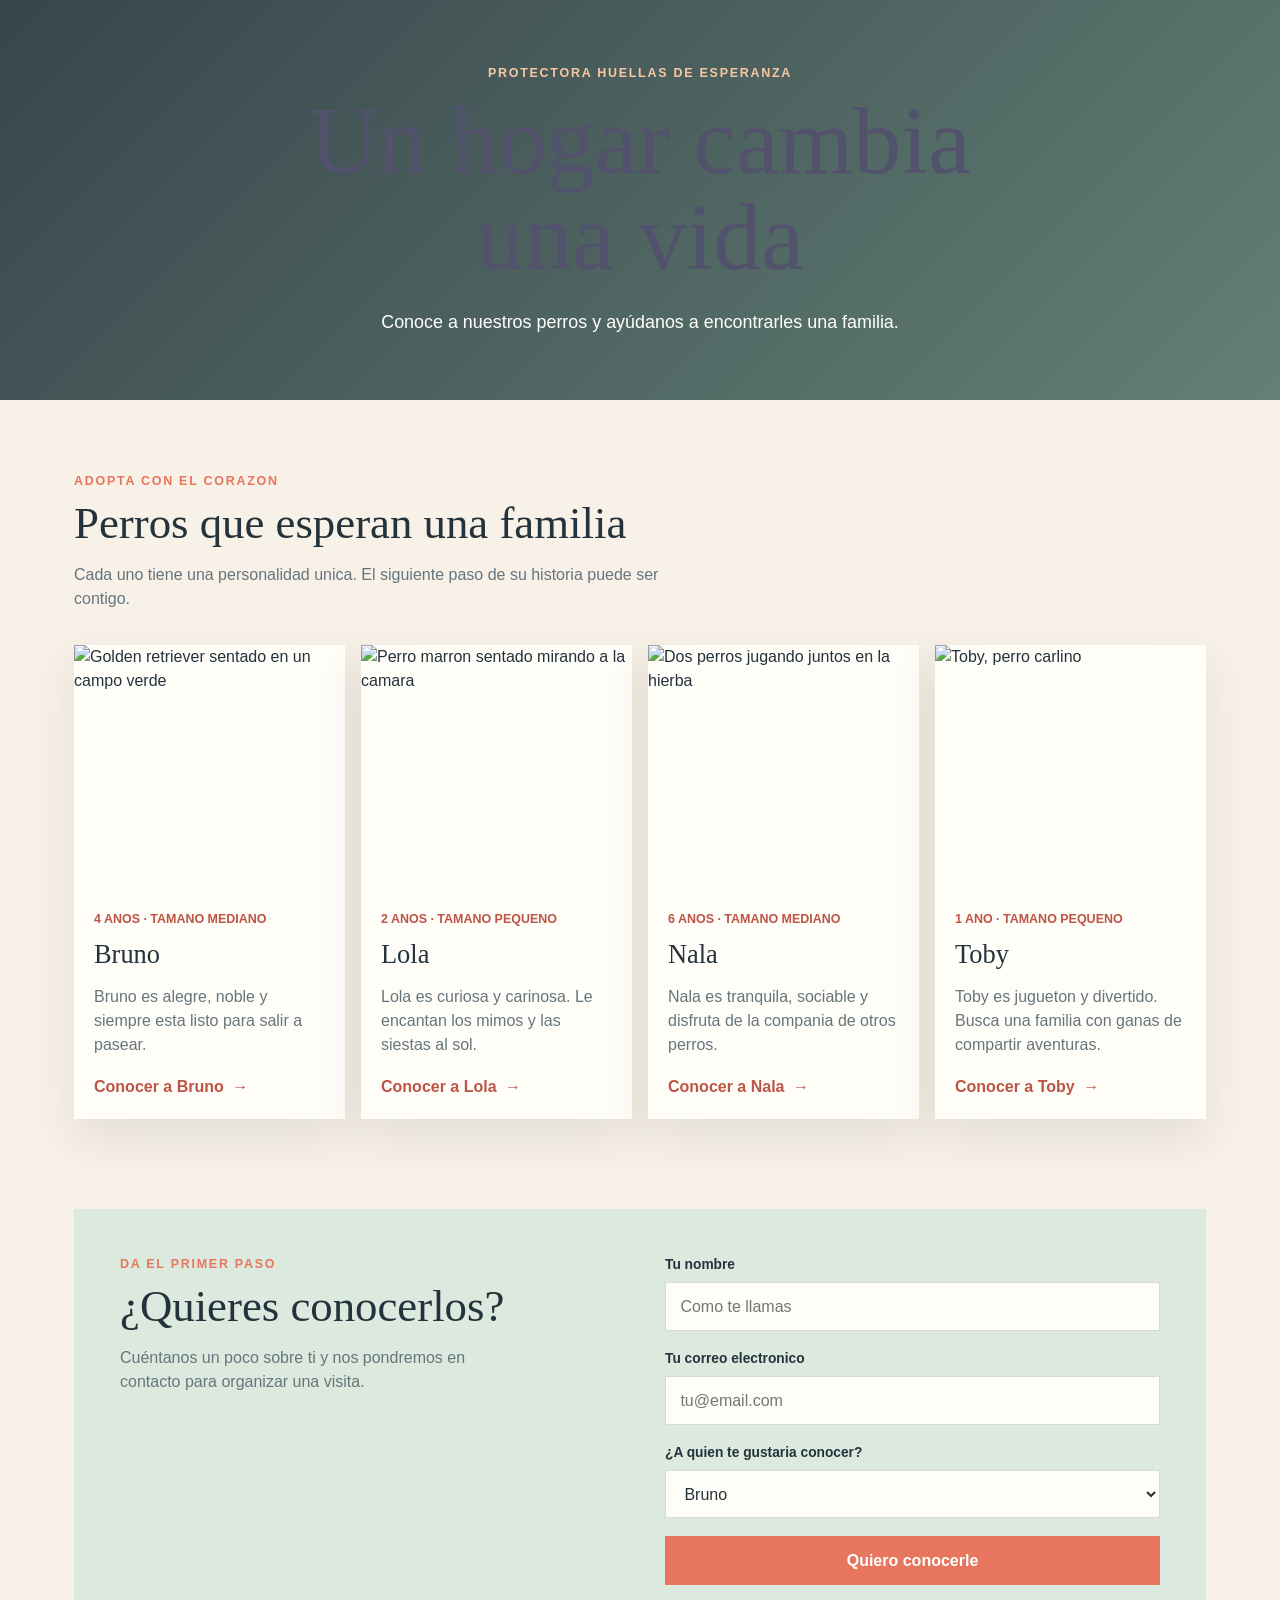
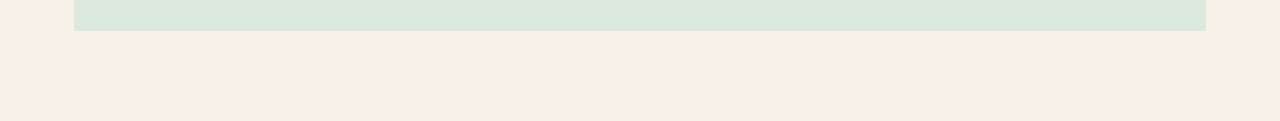
==== uf1843/index.html @ 4dc91733 "terminado" ====
<!DOCTYPE html>
<html lang="es">

<head>
    <meta charset="UTF-8">
    <meta name="viewport" content="width=device-width, initial-scale=1.0">
    <title>Club de adopción de perros</title>
    <link rel="stylesheet" href="./styles.css">
</head>

<body>
    <header class="shelter-header">
        <p class="shelter-header__eyebrow">Protectora Huellas de Esperanza</p>
        <h1 class="shelter-header__title">Un hogar cambia una vida</h1>
        <p class="shelter-header__intro">Conoce a nuestros perros y ayúdanos a encontrarles una familia.</p>
    </header>

    <main>
        <section class="shelter-dogs" aria-labelledby="dogs-title">
            <p class="shelter-dogs__eyebrow">Adopta con el corazon</p>
            <h2 class="shelter-dogs__title" id="dogs-title">Perros que esperan una familia</h2>
            <p class="shelter-dogs__intro">Cada uno tiene una personalidad unica. El siguiente paso de su historia puede ser contigo.</p>

            <div class="shelter-dogs__list">
                <article class="dog-card">
                    <img class="dog-card__image" src="https://images.unsplash.com/photo-1552053831-71594a27632d?auto=format&fit=crop&w=800&q=85" alt="Golden retriever sentado en un campo verde">
                    <div class="dog-card__body">
                        <p class="dog-card__details">4 anos · Tamano mediano</p>
                        <h3 class="dog-card__name">Bruno</h3>
                        <p class="dog-card__description">Bruno es alegre, noble y siempre esta listo para salir a pasear.</p>
                        <a class="dog-card__link" href="#contacto">Conocer a Bruno <span aria-hidden="true">→</span></a>
                    </div>
                </article>

                <article class="dog-card">
                    <img class="dog-card__image" src="https://images.unsplash.com/photo-1587300003388-59208cc962cb?auto=format&fit=crop&w=800&q=85" alt="Perro marron sentado mirando a la camara">
                    <div class="dog-card__body">
                        <p class="dog-card__details">2 anos · Tamano pequeno</p>
                        <h3 class="dog-card__name">Lola</h3>
                        <p class="dog-card__description">Lola es curiosa y carinosa. Le encantan los mimos y las siestas al sol.</p>
                        <a class="dog-card__link" href="#contacto">Conocer a Lola <span aria-hidden="true">→</span></a>
                    </div>
                </article>

                <article class="dog-card">
                    <img class="dog-card__image" src="https://images.unsplash.com/photo-1548199973-03cce0bbc87b?auto=format&fit=crop&w=800&q=85" alt="Dos perros jugando juntos en la hierba">
                    <div class="dog-card__body">
                        <p class="dog-card__details">6 anos · Tamano mediano</p>
                        <h3 class="dog-card__name">Nala</h3>
                        <p class="dog-card__description">Nala es tranquila, sociable y disfruta de la compania de otros perros.</p>
                        <a class="dog-card__link" href="#contacto">Conocer a Nala <span aria-hidden="true">→</span></a>
                    </div>
                </article>

                <article class="dog-card">
                    <img class="dog-card__image" src="https://images.unsplash.com/photo-1517849845537-4d257902454a?auto=format&fit=crop&w=800&q=85" 
                        alt="Toby, perro carlino">
                    <div class="dog-card__body">
                        <p class="dog-card__details">1 ano · Tamano pequeno</p>
                        <h3 class="dog-card__name">Toby</h3>
                        <p class="dog-card__description">Toby es jugueton y divertido. Busca una familia con ganas de compartir aventuras.</p>
                        <a class="dog-card__link" href="#contacto">Conocer a Toby <span aria-hidden="true">→</span></a>
                    </div>
                </article>
            </div>
        </section>

        <section class="shelter-contact" id="contacto" aria-labelledby="contact-title">
            <div class="shelter-contact__copy">
                <p class="shelter-contact__eyebrow">Da el primer paso</p>
                <h2 class="shelter-contact__title" id="contact-title">¿Quieres conocerlos?</h2>
                <p>Cuéntanos un poco sobre ti y nos pondremos en contacto para organizar una visita.</p>
            </div>

            <form class="shelter-contact__form">
                <div class="shelter-contact__field">
                    <label for="name">Tu nombre</label>
                    <input type="text" id="name" name="name" placeholder="Como te llamas" required>
                </div>

                <div class="shelter-contact__field">
                    <label>Tu correo electronico</label>
                    <input type="email" id="email" name="email" placeholder="tu@email.com" required>
                </div>

                <div class="shelter-contact__field">
                    <label for="dog-choice">¿A quien te gustaria conocer?</label>
                    <select id="dog-choice" name="dog-choice">
                        <option value="bruno">Bruno</option>
                        <option value="lola">Lola</option>
                        <option value="nala">Nala</option>
                        <option value="toby">Toby</option>
                    </select>
                </div>

                <button class="shelter-contact__button" type="submit">Quiero conocerle</button>
            </form>
        </section>
    </main>
</body>

</html>
---- uf1843/styles.css ----
:root {
    --color-ink: #24323b;
    --color-muted: #66757c;
    --color-paper: #fffdf8;
    --color-cream: #f8f1e7;
    --color-coral: #e8755d;
    --color-coral-dark: #bc5546;
    --color-sage: #dce9df;
    --shadow-soft: 0 18px 45px rgb(36 50 59 / 10%);
}

* {
    box-sizing: border-box;
}

html {
    font-size: 16px;
    scroll-behavior: smooth;
}

body {
    margin: 0;
    font-family: "Trebuchet MS", sans-serif;
    background: var(--color-cream);
    color: var(--color-ink);
    font-size: 16px;
    line-height: 1.5;
}

.shelter-header {
    min-height: 390px;
    padding: 64px 20px;
    color: #ffffff;
    text-align: center;
    background: linear-gradient(135deg, rgb(36 50 59 / 90%), rgb(65 104 91 / 82%)),
        url("https://images.unsplash.com/photo-1558929996-da64ba858215?auto=format&fit=crop&w=1800&q=85") center / cover;
}

.shelter-header__eyebrow,
.shelter-dogs__eyebrow,
.shelter-contact__eyebrow {
    margin: 0 0 10px;
    color: var(--color-coral);
    font-size: 0.78rem;
    font-weight: 700;
    letter-spacing: 0.14em;
    text-transform: uppercase;
}

.shelter-header__eyebrow {
    color: #f7c8a2;
}

.shelter-header__title {
    max-width: 720px;
    margin: 0 auto;
    font-family: Georgia, serif;
    font-size: 4rem;
    font-weight: 400;
    line-height: 1;
    color: rgb(82, 82, 109);
}

.shelter-header__intro {
    max-width: 570px;
    margin: 24px auto 0;
    font-size: 1.12rem;
}

main {
    max-width: 1180px;
    margin: 0 auto;
    padding: 72px 24px 90px;
}

.shelter-dogs__title,
.shelter-contact__title {
    margin: 0;
    font-family: Georgia, serif;
    font-size: 2.8rem;
    font-weight: 400;
    line-height: 1.05;
}

.shelter-dogs__intro {
    max-width: 610px;
    margin: 16px 0 34px;
    color: var(--color-muted);
}

.shelter-dogs__list {
    /* Apartado 4*/
    display: flex;
    flex-wrap: wrap;
    gap: 1rem;
}

.dog-card {
    width: 100%;
    overflow: hidden;
    background: var(--color-paper);
    box-shadow: var(--shadow-soft);
}

.dog-card__image {
    display: block;
    width: 100%;
    height: 245px;
    object-fit: cover;
}

.dog-card__body {
    padding: 20px;
}

.dog-card__details {
    margin: 0 0 6px;
    color: var(--color-coral-dark);
    font-size: 0.78rem;
    font-weight: 700;
    text-transform: uppercase;
}

.dog-card__name {
    margin: 0;
    font-family: Georgia, serif;
    font-size: 1.65rem;
    font-weight: 400;
}

.dog-card__description {
    min-height: 72px;
    margin: 10px 0 18px;
    color: var(--color-muted);
}

.dog-card__link {
    color: var(--color-coral-dark);
    font-weight: 700;
    text-decoration: none;
}

.dog-card__link span {
    display: inline-block;
    margin-left: 4px;
    transition: transform 0.2s ease;
}

.dog-card__link:hover span {
    transform: translateX(4px);
}

.shelter-contact {
    display: flex;
    flex-direction: column;
    gap: 50px;
    margin-top: 90px;
    padding: 46px;
    background: var(--color-sage);
}

.shelter-contact__copy > p:last-child {
    max-width: 360px;
    margin-bottom: 0;
    color: var(--color-muted);
}

.shelter-contact__form {
    display: flex;
    flex-direction: column;
    gap: 18px;
}

.shelter-contact__field {
    display: flex;
    flex-direction: column;
    gap: 7px;
}

.shelter-contact__field label {
    font-size: 0.86rem;
    font-weight: 700;
}

.shelter-contact__field input,
.shelter-contact__field select,
.shelter-contact__button {
    min-height: 48px;
    padding: 0.7rem 0.9rem;
    border: 1px solid transparent;
    font: inherit;
}

.shelter-contact__field input,
.shelter-contact__field select {
    border-color: rgb(36 50 59 / 18%);
    background: var(--color-paper);
    color: var(--color-ink);
}

.shelter-contact__button {
    background: var(--color-coral);
    color: #fff;
    font-weight: 700;
    cursor: pointer;
    transition: background-color 0.2s ease, transform 0.2s ease;
}

.shelter-contact__button:hover,
.shelter-contact__button:focus {
    background: var(--color-coral-dark);
    transform: translateY(-2px);
}

@media (min-width: 768px) {
    .shelter-header__title {
        font-size: 6rem;
    }

    .shelter-dogs__title,
    .shelter-contact__title {
        font-size: 2.8rem;
    }

    .dog-card {
        flex: 1 1 calc(25% - 14px);
        min-width: 0;
    }

    .shelter-contact {
        flex-direction: row;
        align-items: flex-start;
    }

    .shelter-contact__copy,
    .shelter-contact__form {
        flex: 1;
    }

    .dog-card {
        transition: transform 0.2s ease, box-shadow 0.2s ease;
    }

    .dog-card:hover {
        box-shadow: 0 24px 50px rgb(36 50 59 / 16%);
        transform: translateY(-5px);
    }
}
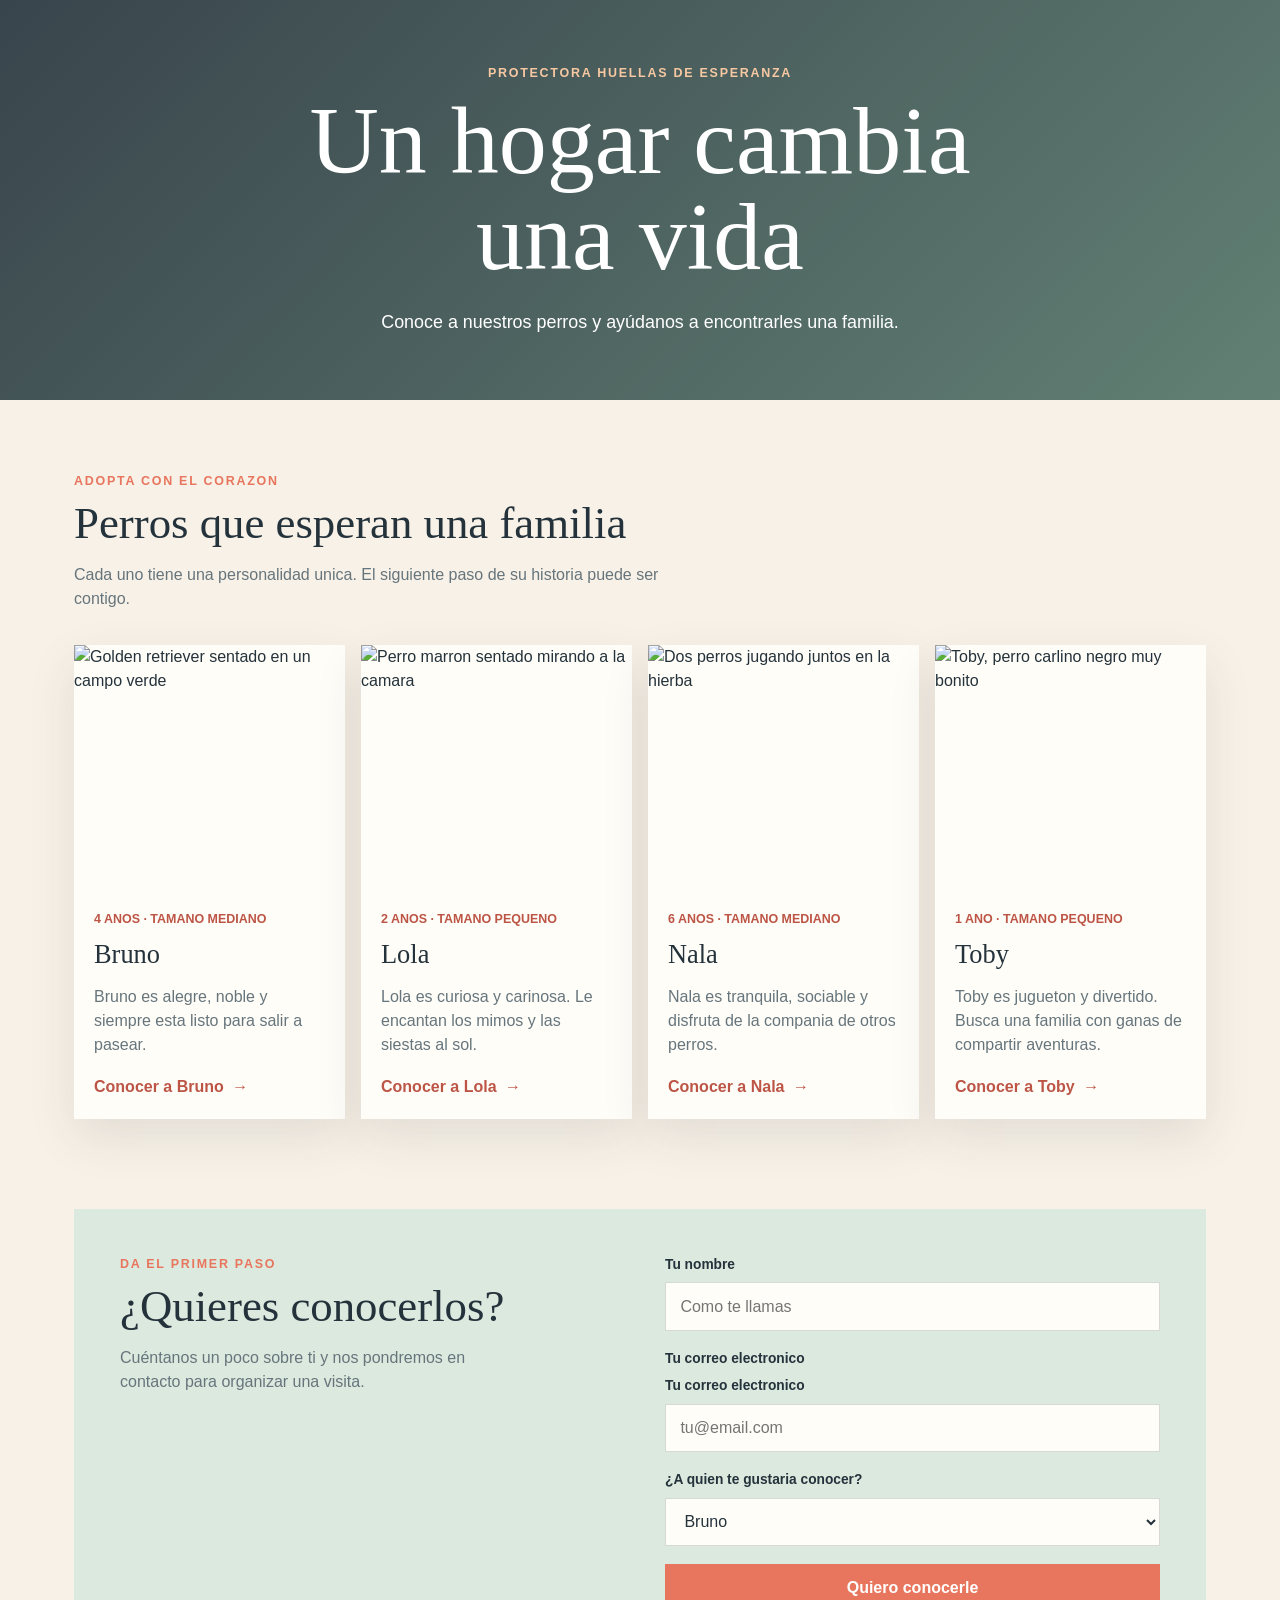
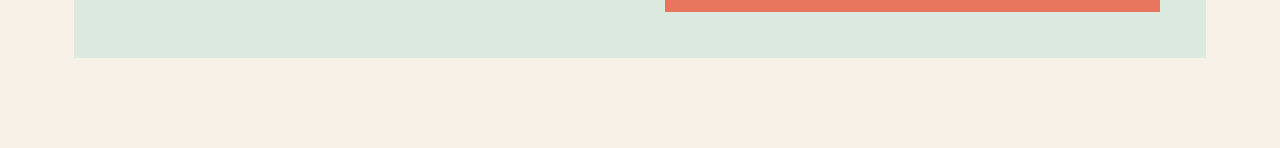
==== commit 852874f1: "correccion de fallos" ====
--- a/uf1843/index.html
+++ b/uf1843/index.html
@@ -54,7 +54,7 @@
 
                 <article class="dog-card">
                     <img class="dog-card__image" src="https://images.unsplash.com/photo-1517849845537-4d257902454a?auto=format&fit=crop&w=800&q=85" 
-                        alt="Toby, perro carlino">
+                        alt="Toby, perro carlino negro muy bonito ">
                     <div class="dog-card__body">
                         <p class="dog-card__details">1 ano · Tamano pequeno</p>
                         <h3 class="dog-card__name">Toby</h3>
@@ -80,6 +80,7 @@
 
                 <div class="shelter-contact__field">
                     <label>Tu correo electronico</label>
+                    <label for="email">Tu correo electronico</label>
                     <input type="email" id="email" name="email" placeholder="tu@email.com" required>
                 </div>
 
--- a/uf1843/styles.css
+++ b/uf1843/styles.css
@@ -58,7 +58,7 @@
     font-size: 4rem;
     font-weight: 400;
     line-height: 1;
-    color: rgb(82, 82, 109);
+    color: white;
 }
 
 .shelter-header__intro {
@@ -159,7 +159,8 @@
     background: var(--color-sage);
 }
 
-.shelter-contact__copy > p:last-child {
+
+.shelter-contact__copy>p:last-child {
     max-width: 360px;
     margin-bottom: 0;
     color: var(--color-muted);
@@ -245,5 +246,4 @@
         box-shadow: 0 24px 50px rgb(36 50 59 / 16%);
         transform: translateY(-5px);
     }
-}
-
+}
